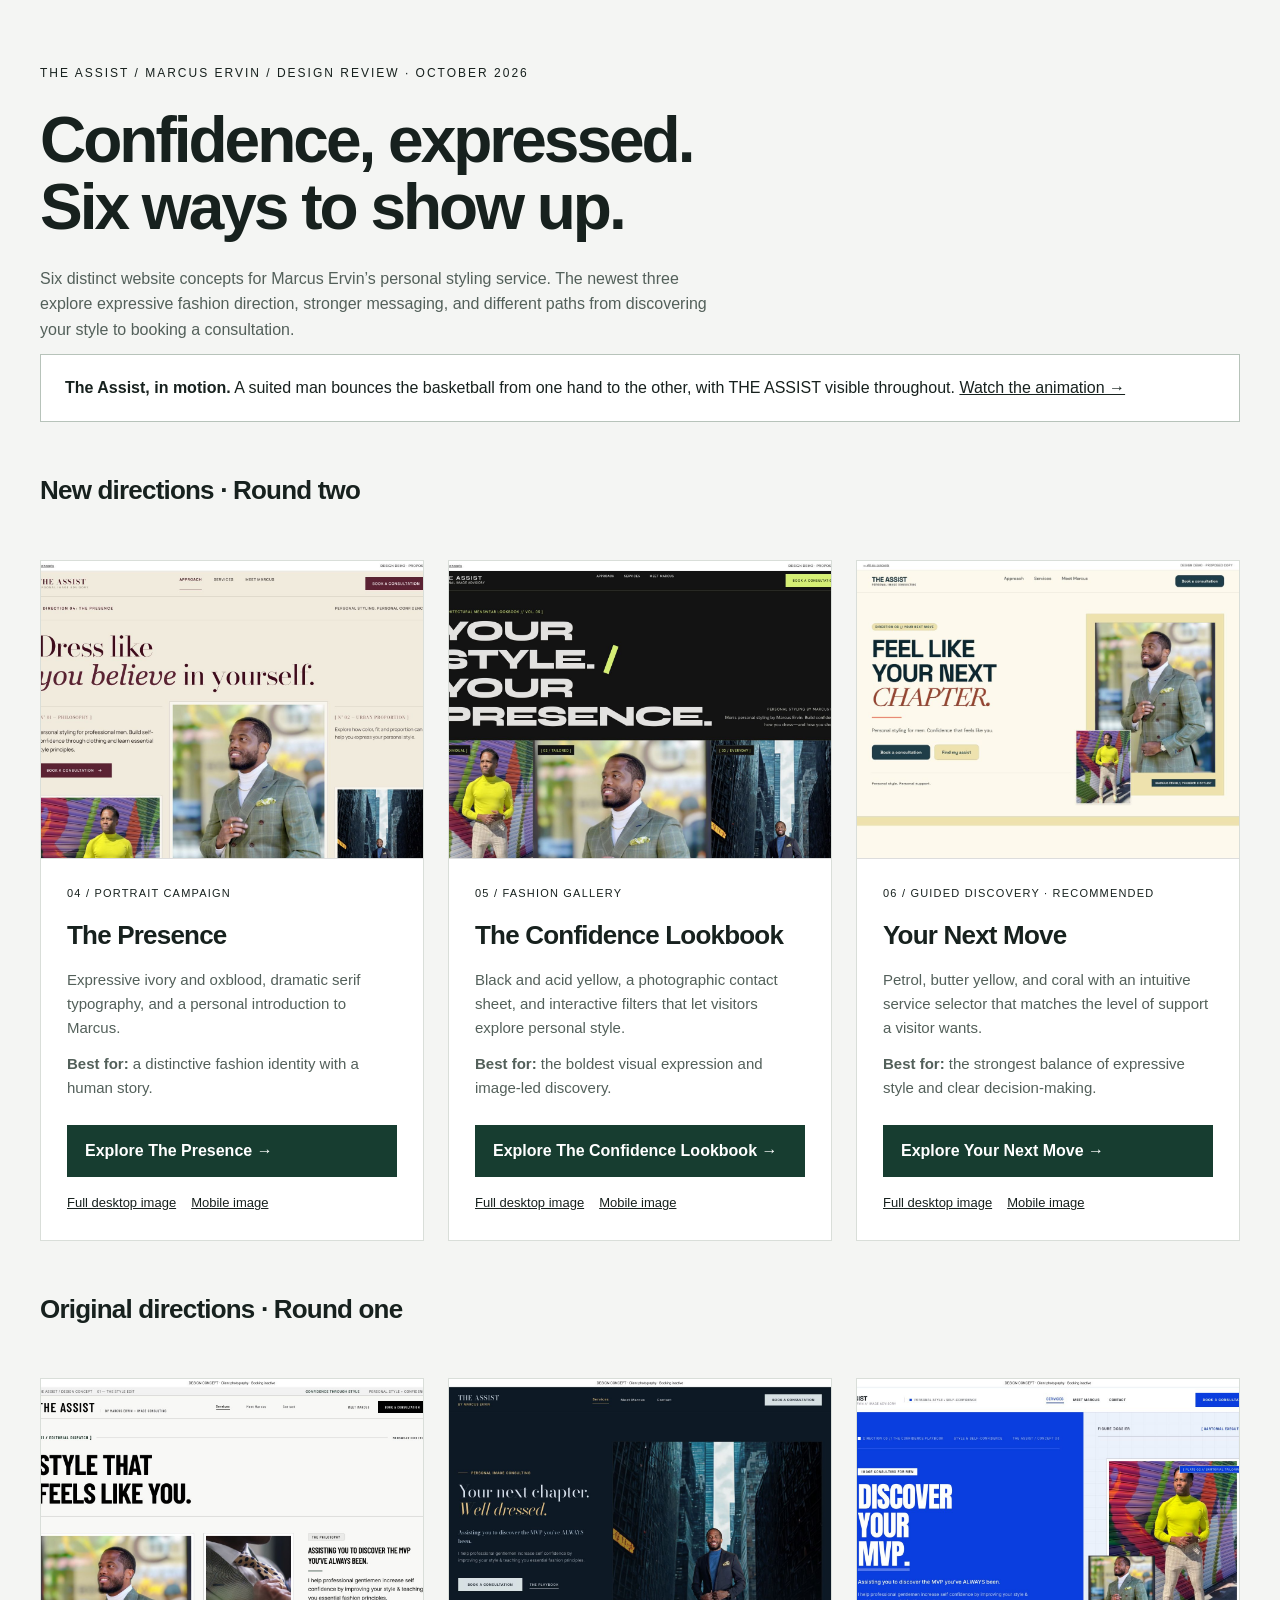
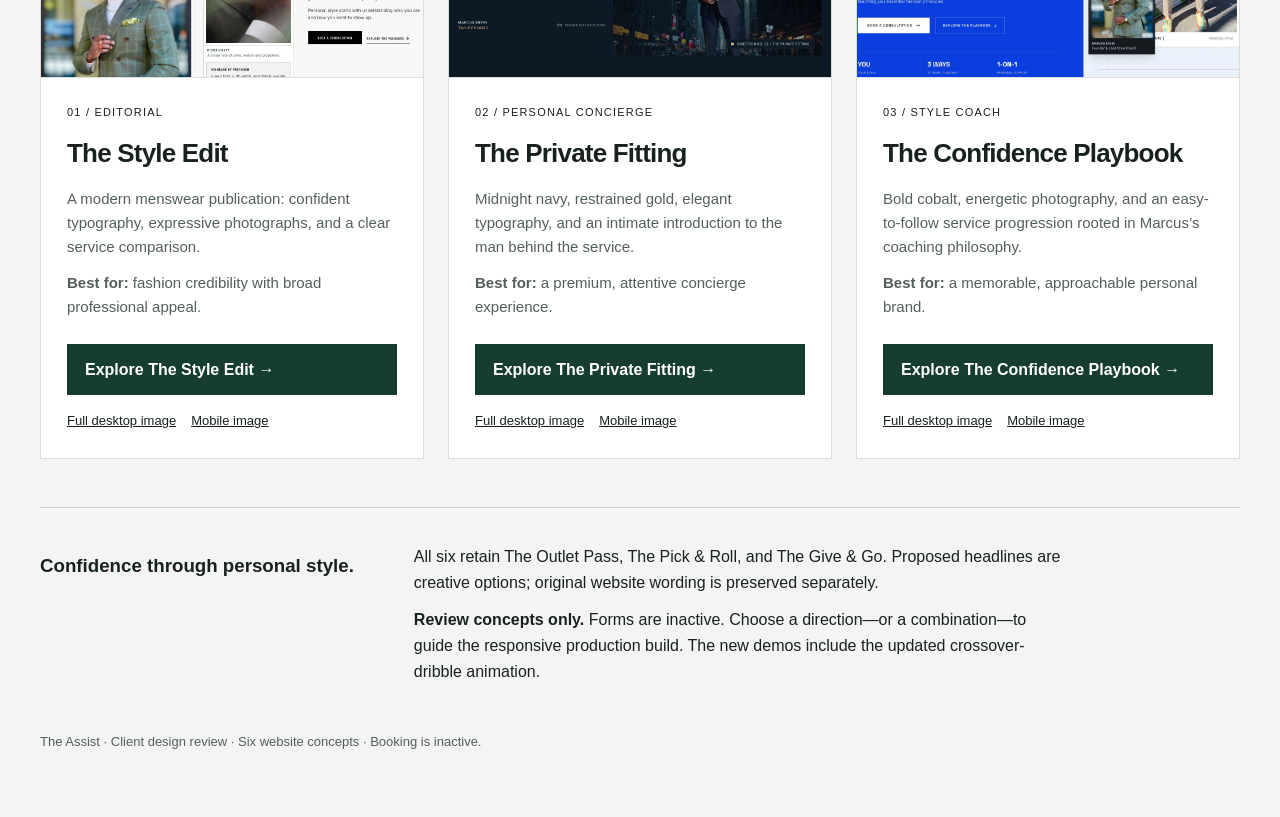
==== the-assist/index.html @ 5e0fedfe "feat: add The Assist six-demo client preview" ====
<!doctype html><html lang="en"><meta charset="utf-8"><meta name="viewport" content="width=device-width,initial-scale=1"><title>The Assist — Client design review</title><meta name="robots" content="noindex,nofollow"><style>*{box-sizing:border-box}body{margin:0;background:#f4f5f3;color:#17211e;font:16px/1.6 -apple-system,BlinkMacSystemFont,Arial,sans-serif}main{max-width:1440px;padding:64px 40px;margin:auto}.eyebrow{font-size:12px;letter-spacing:2px;text-transform:uppercase}h1{font-size:clamp(40px,5vw,70px);line-height:1.05;letter-spacing:-3px;margin:24px 0}header p{max-width:690px;color:#53605a}.grid{display:grid;grid-template-columns:repeat(3,minmax(0,1fr));gap:24px;margin:48px 0}article{background:#fff;border:1px solid #d9ded9}article img{width:100%;display:block;aspect-ratio:1.28;object-fit:cover;object-position:top;border-bottom:1px solid #ddd}.body{padding:26px}h2{font-size:26px;letter-spacing:-.8px;margin:12px 0}p{margin:12px 0}article p{font-size:15px;color:#53605a}a{color:inherit}.action{display:block;text-decoration:none;background:#173d30;color:white;padding:13px 18px;margin-top:25px;font-weight:600}.secondary{font-size:13px;margin-top:16px;display:flex;gap:15px}.tag{font-size:11px;letter-spacing:1.2px;text-transform:uppercase}.rule{border-top:1px solid #cbd2cc;padding-top:24px;display:flex;gap:60px}.rule p{max-width:650px}footer{margin-top:36px;font-size:13px;color:#53605a}a:focus-visible{outline:3px solid blue;outline-offset:4px}@media(max-width:850px){main{padding:32px 20px}.grid{grid-template-columns:1fr}.rule{display:block}h1{letter-spacing:-1px}article img{aspect-ratio:1.4}}</style><main><header><div class="eyebrow">The Assist / Marcus Ervin / Design review · October 2026</div><h1>Confidence, expressed.<br>Six ways to show up.</h1><p>Six distinct website concepts for Marcus Ervin’s personal styling service. The newest three explore expressive fashion direction, stronger messaging, and different paths from discovering your style to booking a consultation.</p></header><p style="padding:20px 24px;border:1px solid #b7c3ba;background:#fff"><b>The Assist, in motion.</b> A suited man bounces the basketball from one hand to the other, with THE ASSIST visible throughout. <a href="animation-preview.html">Watch the animation →</a></p><h2 style="margin:48px 0 0">New directions · Round two</h2><section class="grid"><article><a href="concepts/04-presence.html"><img src="concepts/04-presence-hero.jpg" alt="The Presence desktop design preview"></a><div class="body"><div class="tag">04 / Portrait campaign</div><h2>The Presence</h2><p>Expressive ivory and oxblood, dramatic serif typography, and a personal introduction to Marcus.</p><p><b>Best for:</b> a distinctive fashion identity with a human story.</p><a class="action" href="concepts/04-presence.html">Explore The Presence →</a><div class="secondary"><a href="concepts/04-presence-desktop.jpg">Full desktop image</a><a href="concepts/04-presence-mobile.jpg">Mobile image</a></div></div></article><article><a href="concepts/05-lookbook.html"><img src="concepts/05-lookbook-hero.jpg" alt="The Confidence Lookbook desktop design preview"></a><div class="body"><div class="tag">05 / Fashion gallery</div><h2>The Confidence Lookbook</h2><p>Black and acid yellow, a photographic contact sheet, and interactive filters that let visitors explore personal style.</p><p><b>Best for:</b> the boldest visual expression and image-led discovery.</p><a class="action" href="concepts/05-lookbook.html">Explore The Confidence Lookbook →</a><div class="secondary"><a href="concepts/05-lookbook-desktop.jpg">Full desktop image</a><a href="concepts/05-lookbook-mobile.jpg">Mobile image</a></div></div></article><article><a href="concepts/06-next-move.html"><img src="concepts/06-next-move-hero.jpg" alt="Your Next Move desktop design preview"></a><div class="body"><div class="tag">06 / Guided discovery · Recommended</div><h2>Your Next Move</h2><p>Petrol, butter yellow, and coral with an intuitive service selector that matches the level of support a visitor wants.</p><p><b>Best for:</b> the strongest balance of expressive style and clear decision-making.</p><a class="action" href="concepts/06-next-move.html">Explore Your Next Move →</a><div class="secondary"><a href="concepts/06-next-move-desktop.jpg">Full desktop image</a><a href="concepts/06-next-move-mobile.jpg">Mobile image</a></div></div></article></section><h2>Original directions · Round one</h2><section class="grid"><article><a href="concepts/01-editorial.html"><img src="concepts/01-editorial-hero.jpg" alt="The Style Edit: large black typography on white, Marcus in a sage suit"></a><div class="body"><div class="tag">01 / Editorial</div><h2>The Style Edit</h2><p>A modern menswear publication: confident typography, expressive photographs, and a clear service comparison.</p><p><b>Best for:</b> fashion credibility with broad professional appeal.</p><a class="action" href="concepts/01-editorial.html">Explore The Style Edit →</a><div class="secondary"><a href="concepts/01-editorial-desktop.jpg">Full desktop image</a><a href="concepts/01-editorial-mobile.jpg">Mobile image</a></div></div></article><article><a href="concepts/02-concierge.html"><img src="concepts/02-concierge-hero.jpg" alt="The Private Fitting: midnight navy, elegant typography, Marcus's city portrait"></a><div class="body"><div class="tag">02 / Personal concierge</div><h2>The Private Fitting</h2><p>Midnight navy, restrained gold, elegant typography, and an intimate introduction to the man behind the service.</p><p><b>Best for:</b> a premium, attentive concierge experience.</p><a class="action" href="concepts/02-concierge.html">Explore The Private Fitting →</a><div class="secondary"><a href="concepts/02-concierge-desktop.jpg">Full desktop image</a><a href="concepts/02-concierge-mobile.jpg">Mobile image</a></div></div></article><article><a href="concepts/03-coach.html"><img src="concepts/03-coach-hero.jpg" alt="The Confidence Playbook: cobalt blue, bold headline, and colorful original portraits"></a><div class="body"><div class="tag">03 / Style coach</div><h2>The Confidence Playbook</h2><p>Bold cobalt, energetic photography, and an easy-to-follow service progression rooted in Marcus’s coaching philosophy.</p><p><b>Best for:</b> a memorable, approachable personal brand.</p><a class="action" href="concepts/03-coach.html">Explore The Confidence Playbook →</a><div class="secondary"><a href="concepts/03-coach-desktop.jpg">Full desktop image</a><a href="concepts/03-coach-mobile.jpg">Mobile image</a></div></div></article></section><section class="rule"><h3>Confidence through personal style.</h3><div><p>All six retain The Outlet Pass, The Pick &amp; Roll, and The Give &amp; Go. Proposed headlines are creative options; original website wording is preserved separately.</p><p><b>Review concepts only.</b> Forms are inactive. Choose a direction—or a combination—to guide the responsive production build. The new demos include the updated crossover-dribble animation.</p></div></section><footer>The Assist · Client design review · Six website concepts · Booking is inactive.</footer></main></html>
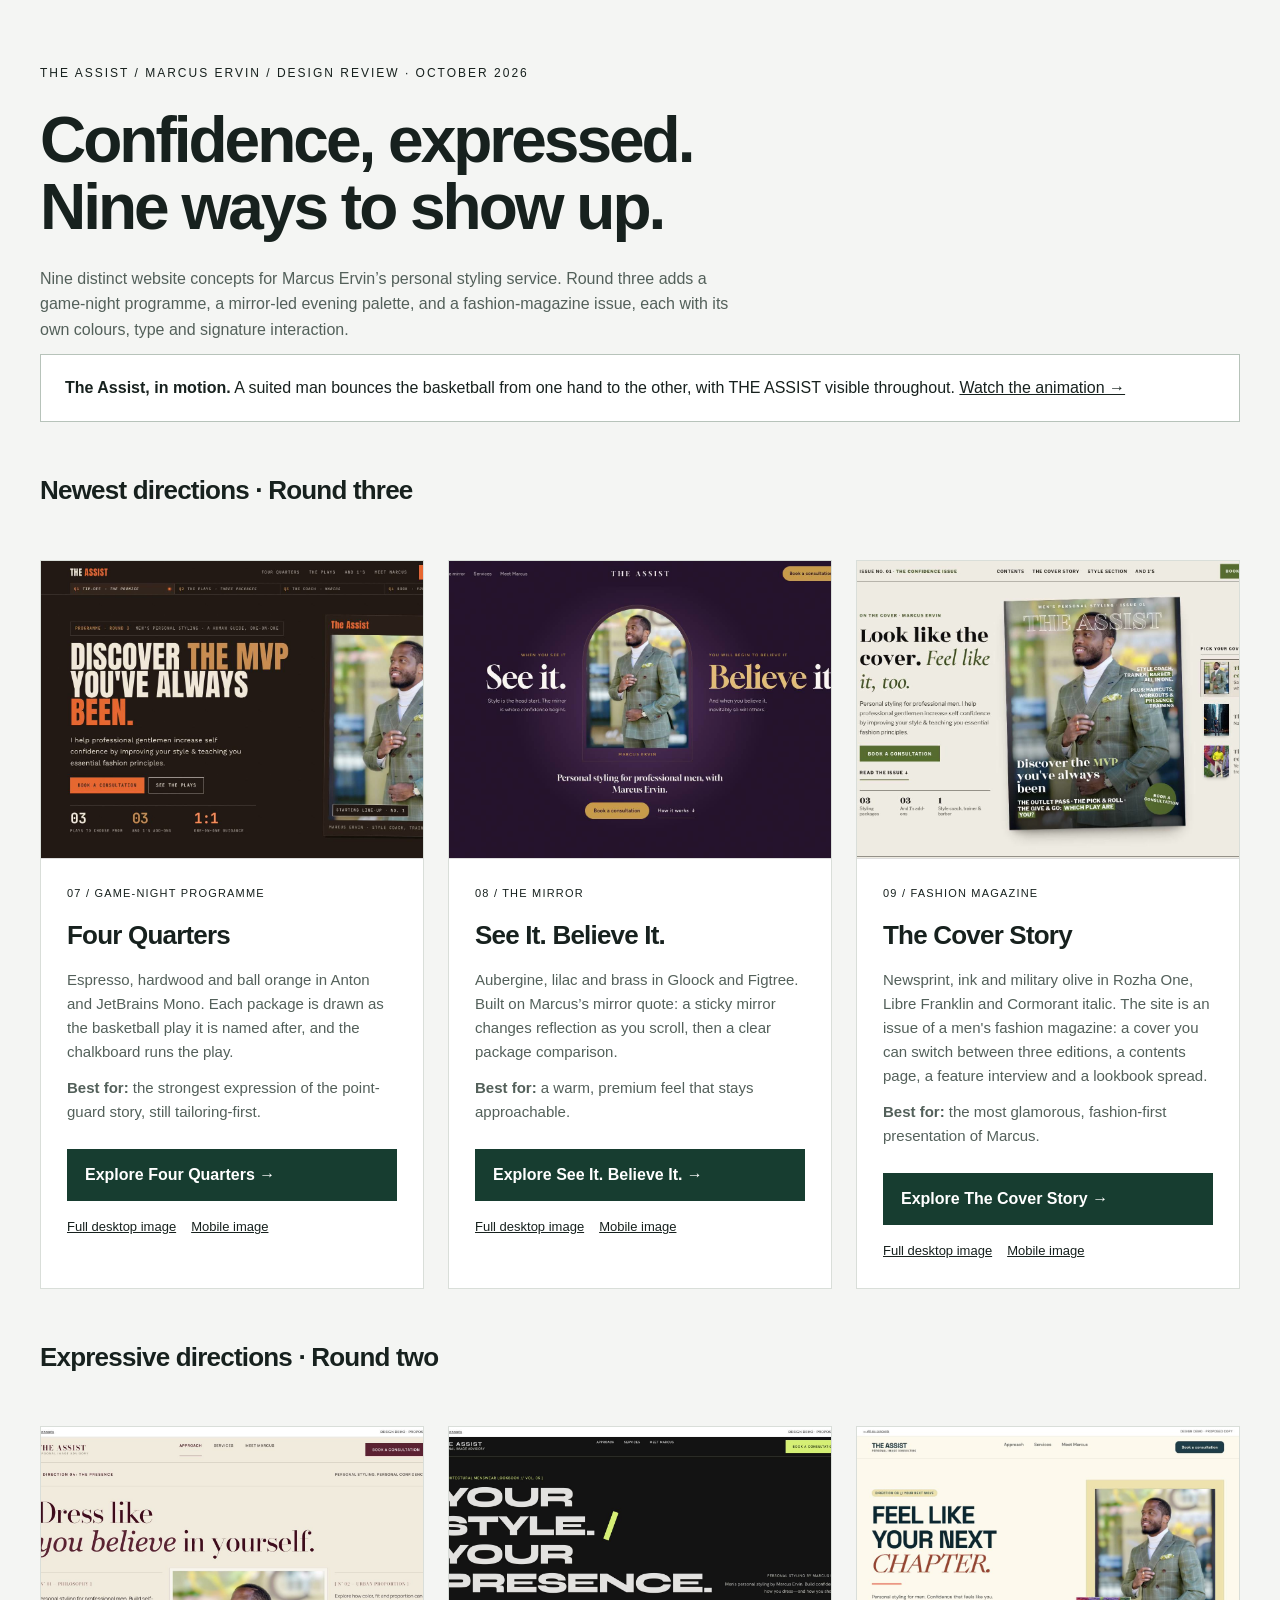
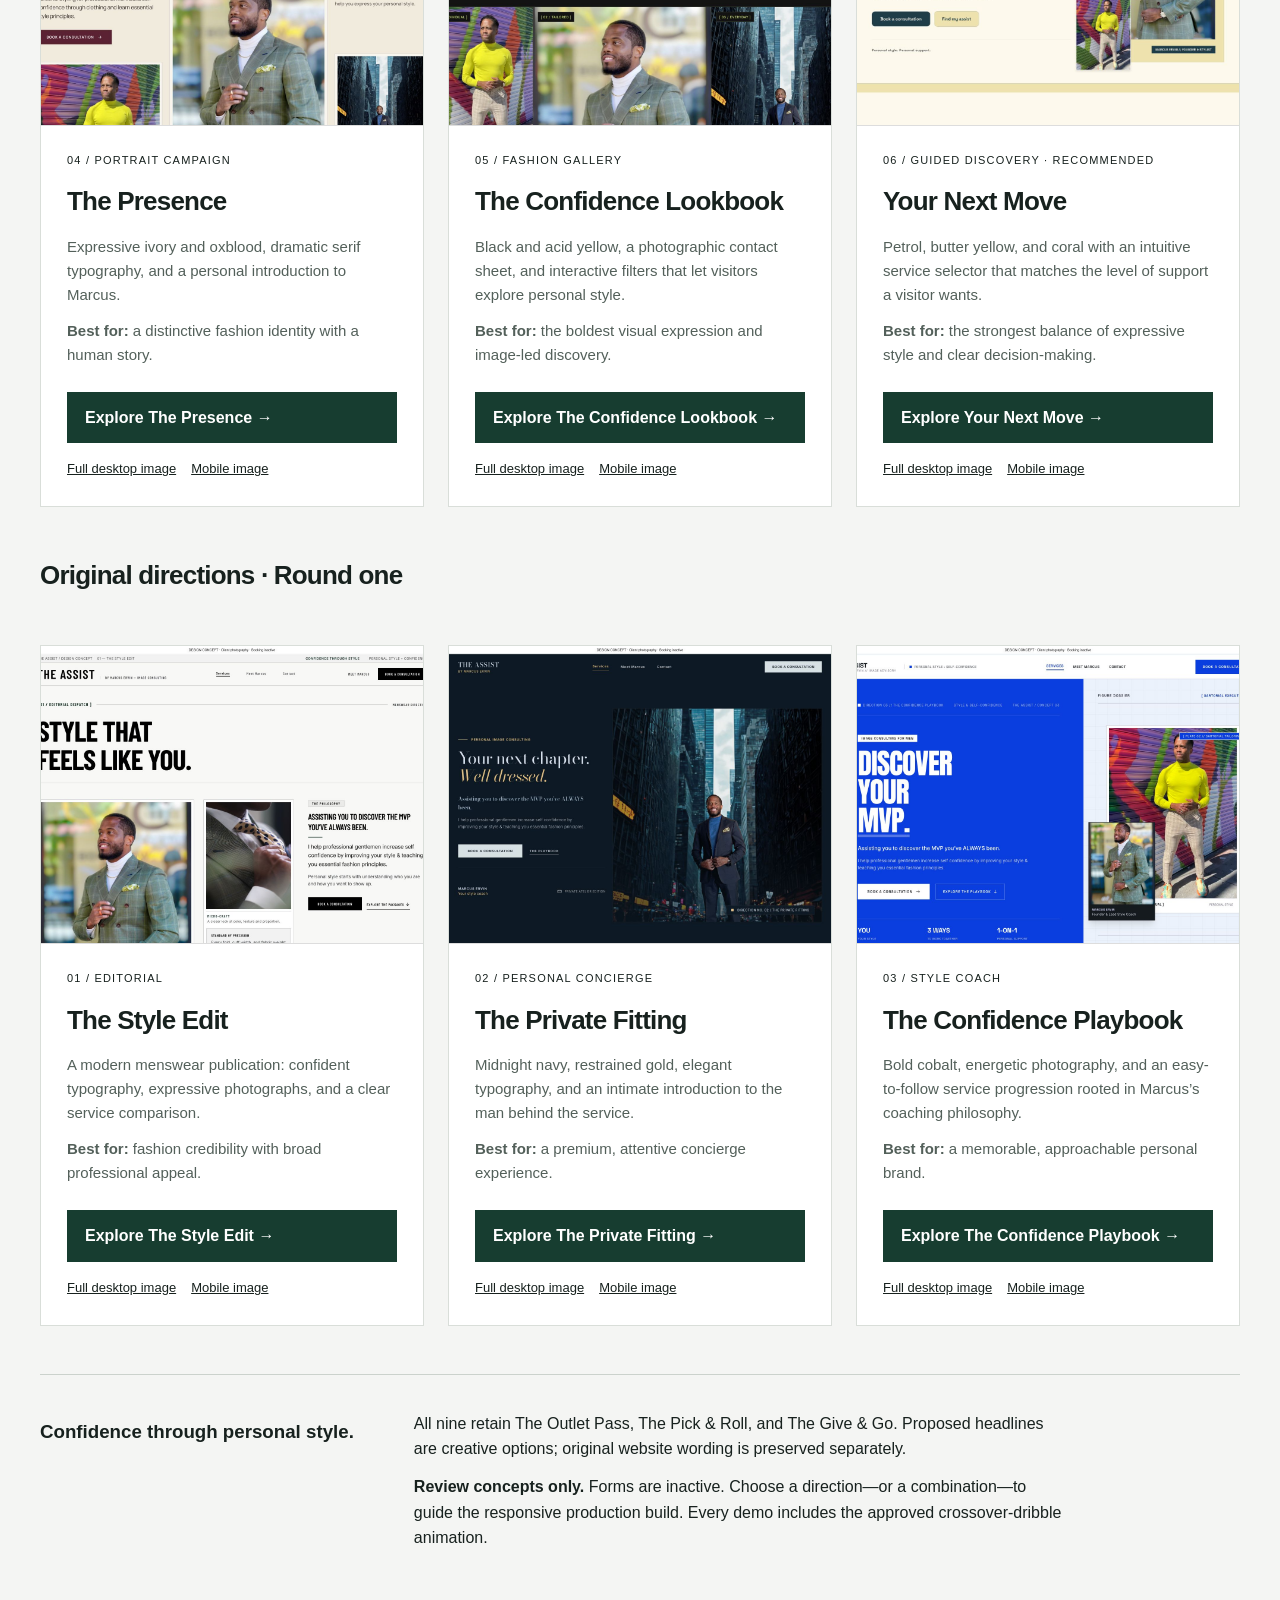
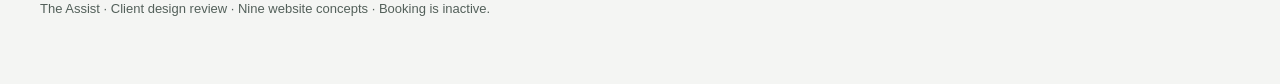
==== commit 9839d18e: "The Assist: add round-three demos 07–09 Four Quarters, See It. Believe It. and The Cover Story join " ====
--- a/the-assist/index.html
+++ b/the-assist/index.html
@@ -1 +1 @@
-<!doctype html><html lang="en"><meta charset="utf-8"><meta name="viewport" content="width=device-width,initial-scale=1"><title>The Assist — Client design review</title><meta name="robots" content="noindex,nofollow"><style>*{box-sizing:border-box}body{margin:0;background:#f4f5f3;color:#17211e;font:16px/1.6 -apple-system,BlinkMacSystemFont,Arial,sans-serif}main{max-width:1440px;padding:64px 40px;margin:auto}.eyebrow{font-size:12px;letter-spacing:2px;text-transform:uppercase}h1{font-size:clamp(40px,5vw,70px);line-height:1.05;letter-spacing:-3px;margin:24px 0}header p{max-width:690px;color:#53605a}.grid{display:grid;grid-template-columns:repeat(3,minmax(0,1fr));gap:24px;margin:48px 0}article{background:#fff;border:1px solid #d9ded9}article img{width:100%;display:block;aspect-ratio:1.28;object-fit:cover;object-position:top;border-bottom:1px solid #ddd}.body{padding:26px}h2{font-size:26px;letter-spacing:-.8px;margin:12px 0}p{margin:12px 0}article p{font-size:15px;color:#53605a}a{color:inherit}.action{display:block;text-decoration:none;background:#173d30;color:white;padding:13px 18px;margin-top:25px;font-weight:600}.secondary{font-size:13px;margin-top:16px;display:flex;gap:15px}.tag{font-size:11px;letter-spacing:1.2px;text-transform:uppercase}.rule{border-top:1px solid #cbd2cc;padding-top:24px;display:flex;gap:60px}.rule p{max-width:650px}footer{margin-top:36px;font-size:13px;color:#53605a}a:focus-visible{outline:3px solid blue;outline-offset:4px}@media(max-width:850px){main{padding:32px 20px}.grid{grid-template-columns:1fr}.rule{display:block}h1{letter-spacing:-1px}article img{aspect-ratio:1.4}}</style><main><header><div class="eyebrow">The Assist / Marcus Ervin / Design review · October 2026</div><h1>Confidence, expressed.<br>Six ways to show up.</h1><p>Six distinct website concepts for Marcus Ervin’s personal styling service. The newest three explore expressive fashion direction, stronger messaging, and different paths from discovering your style to booking a consultation.</p></header><p style="padding:20px 24px;border:1px solid #b7c3ba;background:#fff"><b>The Assist, in motion.</b> A suited man bounces the basketball from one hand to the other, with THE ASSIST visible throughout. <a href="animation-preview.html">Watch the animation →</a></p><h2 style="margin:48px 0 0">New directions · Round two</h2><section class="grid"><article><a href="concepts/04-presence.html"><img src="concepts/04-presence-hero.jpg" alt="The Presence desktop design preview"></a><div class="body"><div class="tag">04 / Portrait campaign</div><h2>The Presence</h2><p>Expressive ivory and oxblood, dramatic serif typography, and a personal introduction to Marcus.</p><p><b>Best for:</b> a distinctive fashion identity with a human story.</p><a class="action" href="concepts/04-presence.html">Explore The Presence →</a><div class="secondary"><a href="concepts/04-presence-desktop.jpg">Full desktop image</a><a href="concepts/04-presence-mobile.jpg">Mobile image</a></div></div></article><article><a href="concepts/05-lookbook.html"><img src="concepts/05-lookbook-hero.jpg" alt="The Confidence Lookbook desktop design preview"></a><div class="body"><div class="tag">05 / Fashion gallery</div><h2>The Confidence Lookbook</h2><p>Black and acid yellow, a photographic contact sheet, and interactive filters that let visitors explore personal style.</p><p><b>Best for:</b> the boldest visual expression and image-led discovery.</p><a class="action" href="concepts/05-lookbook.html">Explore The Confidence Lookbook →</a><div class="secondary"><a href="concepts/05-lookbook-desktop.jpg">Full desktop image</a><a href="concepts/05-lookbook-mobile.jpg">Mobile image</a></div></div></article><article><a href="concepts/06-next-move.html"><img src="concepts/06-next-move-hero.jpg" alt="Your Next Move desktop design preview"></a><div class="body"><div class="tag">06 / Guided discovery · Recommended</div><h2>Your Next Move</h2><p>Petrol, butter yellow, and coral with an intuitive service selector that matches the level of support a visitor wants.</p><p><b>Best for:</b> the strongest balance of expressive style and clear decision-making.</p><a class="action" href="concepts/06-next-move.html">Explore Your Next Move →</a><div class="secondary"><a href="concepts/06-next-move-desktop.jpg">Full desktop image</a><a href="concepts/06-next-move-mobile.jpg">Mobile image</a></div></div></article></section><h2>Original directions · Round one</h2><section class="grid"><article><a href="concepts/01-editorial.html"><img src="concepts/01-editorial-hero.jpg" alt="The Style Edit: large black typography on white, Marcus in a sage suit"></a><div class="body"><div class="tag">01 / Editorial</div><h2>The Style Edit</h2><p>A modern menswear publication: confident typography, expressive photographs, and a clear service comparison.</p><p><b>Best for:</b> fashion credibility with broad professional appeal.</p><a class="action" href="concepts/01-editorial.html">Explore The Style Edit →</a><div class="secondary"><a href="concepts/01-editorial-desktop.jpg">Full desktop image</a><a href="concepts/01-editorial-mobile.jpg">Mobile image</a></div></div></article><article><a href="concepts/02-concierge.html"><img src="concepts/02-concierge-hero.jpg" alt="The Private Fitting: midnight navy, elegant typography, Marcus's city portrait"></a><div class="body"><div class="tag">02 / Personal concierge</div><h2>The Private Fitting</h2><p>Midnight navy, restrained gold, elegant typography, and an intimate introduction to the man behind the service.</p><p><b>Best for:</b> a premium, attentive concierge experience.</p><a class="action" href="concepts/02-concierge.html">Explore The Private Fitting →</a><div class="secondary"><a href="concepts/02-concierge-desktop.jpg">Full desktop image</a><a href="concepts/02-concierge-mobile.jpg">Mobile image</a></div></div></article><article><a href="concepts/03-coach.html"><img src="concepts/03-coach-hero.jpg" alt="The Confidence Playbook: cobalt blue, bold headline, and colorful original portraits"></a><div class="body"><div class="tag">03 / Style coach</div><h2>The Confidence Playbook</h2><p>Bold cobalt, energetic photography, and an easy-to-follow service progression rooted in Marcus’s coaching philosophy.</p><p><b>Best for:</b> a memorable, approachable personal brand.</p><a class="action" href="concepts/03-coach.html">Explore The Confidence Playbook →</a><div class="secondary"><a href="concepts/03-coach-desktop.jpg">Full desktop image</a><a href="concepts/03-coach-mobile.jpg">Mobile image</a></div></div></article></section><section class="rule"><h3>Confidence through personal style.</h3><div><p>All six retain The Outlet Pass, The Pick &amp; Roll, and The Give &amp; Go. Proposed headlines are creative options; original website wording is preserved separately.</p><p><b>Review concepts only.</b> Forms are inactive. Choose a direction—or a combination—to guide the responsive production build. The new demos include the updated crossover-dribble animation.</p></div></section><footer>The Assist · Client design review · Six website concepts · Booking is inactive.</footer></main></html>
+<!doctype html><html lang="en"><meta charset="utf-8"><meta name="viewport" content="width=device-width,initial-scale=1"><title>The Assist — Client design review</title><meta name="robots" content="noindex,nofollow"><style>*{box-sizing:border-box}body{margin:0;background:#f4f5f3;color:#17211e;font:16px/1.6 -apple-system,BlinkMacSystemFont,Arial,sans-serif}main{max-width:1440px;padding:64px 40px;margin:auto}.eyebrow{font-size:12px;letter-spacing:2px;text-transform:uppercase}h1{font-size:clamp(40px,5vw,70px);line-height:1.05;letter-spacing:-3px;margin:24px 0}header p{max-width:690px;color:#53605a}.grid{display:grid;grid-template-columns:repeat(3,minmax(0,1fr));gap:24px;margin:48px 0}article{background:#fff;border:1px solid #d9ded9}article img{width:100%;display:block;aspect-ratio:1.28;object-fit:cover;object-position:top;border-bottom:1px solid #ddd}.body{padding:26px}h2{font-size:26px;letter-spacing:-.8px;margin:12px 0}p{margin:12px 0}article p{font-size:15px;color:#53605a}a{color:inherit}.action{display:block;text-decoration:none;background:#173d30;color:white;padding:13px 18px;margin-top:25px;font-weight:600}.secondary{font-size:13px;margin-top:16px;display:flex;gap:15px}.tag{font-size:11px;letter-spacing:1.2px;text-transform:uppercase}.rule{border-top:1px solid #cbd2cc;padding-top:24px;display:flex;gap:60px}.rule p{max-width:650px}footer{margin-top:36px;font-size:13px;color:#53605a}a:focus-visible{outline:3px solid blue;outline-offset:4px}@media(max-width:850px){main{padding:32px 20px}.grid{grid-template-columns:1fr}.rule{display:block}h1{letter-spacing:-1px}article img{aspect-ratio:1.4}}</style><main><header><div class="eyebrow">The Assist / Marcus Ervin / Design review · October 2026</div><h1>Confidence, expressed.<br>Nine ways to show up.</h1><p>Nine distinct website concepts for Marcus Ervin’s personal styling service. Round three adds a game-night programme, a mirror-led evening palette, and a fashion-magazine issue, each with its own colours, type and signature interaction.</p></header><p style="padding:20px 24px;border:1px solid #b7c3ba;background:#fff"><b>The Assist, in motion.</b> A suited man bounces the basketball from one hand to the other, with THE ASSIST visible throughout. <a href="animation-preview.html">Watch the animation →</a></p><h2 style="margin:48px 0 0">Newest directions · Round three</h2><section class="grid"><article><a href="concepts/07-four-quarters.html"><img src="concepts/07-four-quarters-hero.jpg" alt="Four Quarters: espresso and basketball-orange game-night programme with Marcus in a sage suit"></a><div class="body"><div class="tag">07 / Game-night programme</div><h2>Four Quarters</h2><p>Espresso, hardwood and ball orange in Anton and JetBrains Mono. Each package is drawn as the basketball play it is named after, and the chalkboard runs the play.</p><p><b>Best for:</b> the strongest expression of the point-guard story, still tailoring-first.</p><a class="action" href="concepts/07-four-quarters.html">Explore Four Quarters →</a><div class="secondary"><a href="concepts/07-four-quarters-desktop.jpg">Full desktop image</a><a href="concepts/07-four-quarters-mobile.jpg">Mobile image</a></div></div></article><article><a href="concepts/08-see-it.html"><img src="concepts/08-see-it-hero.jpg" alt="See It. Believe It.: aubergine and brass with Marcus framed in an arched mirror"></a><div class="body"><div class="tag">08 / The mirror</div><h2>See It. Believe It.</h2><p>Aubergine, lilac and brass in Gloock and Figtree. Built on Marcus’s mirror quote: a sticky mirror changes reflection as you scroll, then a clear package comparison.</p><p><b>Best for:</b> a warm, premium feel that stays approachable.</p><a class="action" href="concepts/08-see-it.html">Explore See It. Believe It. →</a><div class="secondary"><a href="concepts/08-see-it-desktop.jpg">Full desktop image</a><a href="concepts/08-see-it-mobile.jpg">Mobile image</a></div></div></article><article><a href="concepts/09-cover-story.html"><img src="concepts/09-cover-story-hero.jpg" alt="The Cover Story: a fashion-magazine cover of Marcus in a sage suit under an outlined THE ASSIST masthead on newsprint"></a><div class="body"><div class="tag">09 / Fashion magazine</div><h2>The Cover Story</h2><p>Newsprint, ink and military olive in Rozha One, Libre Franklin and Cormorant italic. The site is an issue of a men's fashion magazine: a cover you can switch between three editions, a contents page, a feature interview and a lookbook spread.</p><p><b>Best for:</b> the most glamorous, fashion-first presentation of Marcus.</p><a class="action" href="concepts/09-cover-story.html">Explore The Cover Story →</a><div class="secondary"><a href="concepts/09-cover-story-desktop.jpg">Full desktop image</a><a href="concepts/09-cover-story-mobile.jpg">Mobile image</a></div></div></article></section><h2 style="margin:48px 0 0">Expressive directions · Round two</h2><section class="grid"><article><a href="concepts/04-presence.html"><img src="concepts/04-presence-hero.jpg" alt="The Presence desktop design preview"></a><div class="body"><div class="tag">04 / Portrait campaign</div><h2>The Presence</h2><p>Expressive ivory and oxblood, dramatic serif typography, and a personal introduction to Marcus.</p><p><b>Best for:</b> a distinctive fashion identity with a human story.</p><a class="action" href="concepts/04-presence.html">Explore The Presence →</a><div class="secondary"><a href="concepts/04-presence-desktop.jpg">Full desktop image</a><a href="concepts/04-presence-mobile.jpg">Mobile image</a></div></div></article><article><a href="concepts/05-lookbook.html"><img src="concepts/05-lookbook-hero.jpg" alt="The Confidence Lookbook desktop design preview"></a><div class="body"><div class="tag">05 / Fashion gallery</div><h2>The Confidence Lookbook</h2><p>Black and acid yellow, a photographic contact sheet, and interactive filters that let visitors explore personal style.</p><p><b>Best for:</b> the boldest visual expression and image-led discovery.</p><a class="action" href="concepts/05-lookbook.html">Explore The Confidence Lookbook →</a><div class="secondary"><a href="concepts/05-lookbook-desktop.jpg">Full desktop image</a><a href="concepts/05-lookbook-mobile.jpg">Mobile image</a></div></div></article><article><a href="concepts/06-next-move.html"><img src="concepts/06-next-move-hero.jpg" alt="Your Next Move desktop design preview"></a><div class="body"><div class="tag">06 / Guided discovery · Recommended</div><h2>Your Next Move</h2><p>Petrol, butter yellow, and coral with an intuitive service selector that matches the level of support a visitor wants.</p><p><b>Best for:</b> the strongest balance of expressive style and clear decision-making.</p><a class="action" href="concepts/06-next-move.html">Explore Your Next Move →</a><div class="secondary"><a href="concepts/06-next-move-desktop.jpg">Full desktop image</a><a href="concepts/06-next-move-mobile.jpg">Mobile image</a></div></div></article></section><h2>Original directions · Round one</h2><section class="grid"><article><a href="concepts/01-editorial.html"><img src="concepts/01-editorial-hero.jpg" alt="The Style Edit: large black typography on white, Marcus in a sage suit"></a><div class="body"><div class="tag">01 / Editorial</div><h2>The Style Edit</h2><p>A modern menswear publication: confident typography, expressive photographs, and a clear service comparison.</p><p><b>Best for:</b> fashion credibility with broad professional appeal.</p><a class="action" href="concepts/01-editorial.html">Explore The Style Edit →</a><div class="secondary"><a href="concepts/01-editorial-desktop.jpg">Full desktop image</a><a href="concepts/01-editorial-mobile.jpg">Mobile image</a></div></div></article><article><a href="concepts/02-concierge.html"><img src="concepts/02-concierge-hero.jpg" alt="The Private Fitting: midnight navy, elegant typography, Marcus's city portrait"></a><div class="body"><div class="tag">02 / Personal concierge</div><h2>The Private Fitting</h2><p>Midnight navy, restrained gold, elegant typography, and an intimate introduction to the man behind the service.</p><p><b>Best for:</b> a premium, attentive concierge experience.</p><a class="action" href="concepts/02-concierge.html">Explore The Private Fitting →</a><div class="secondary"><a href="concepts/02-concierge-desktop.jpg">Full desktop image</a><a href="concepts/02-concierge-mobile.jpg">Mobile image</a></div></div></article><article><a href="concepts/03-coach.html"><img src="concepts/03-coach-hero.jpg" alt="The Confidence Playbook: cobalt blue, bold headline, and colorful original portraits"></a><div class="body"><div class="tag">03 / Style coach</div><h2>The Confidence Playbook</h2><p>Bold cobalt, energetic photography, and an easy-to-follow service progression rooted in Marcus’s coaching philosophy.</p><p><b>Best for:</b> a memorable, approachable personal brand.</p><a class="action" href="concepts/03-coach.html">Explore The Confidence Playbook →</a><div class="secondary"><a href="concepts/03-coach-desktop.jpg">Full desktop image</a><a href="concepts/03-coach-mobile.jpg">Mobile image</a></div></div></article></section><section class="rule"><h3>Confidence through personal style.</h3><div><p>All nine retain The Outlet Pass, The Pick &amp; Roll, and The Give &amp; Go. Proposed headlines are creative options; original website wording is preserved separately.</p><p><b>Review concepts only.</b> Forms are inactive. Choose a direction—or a combination—to guide the responsive production build. Every demo includes the approved crossover-dribble animation.</p></div></section><footer>The Assist · Client design review · Nine website concepts · Booking is inactive.</footer></main></html>
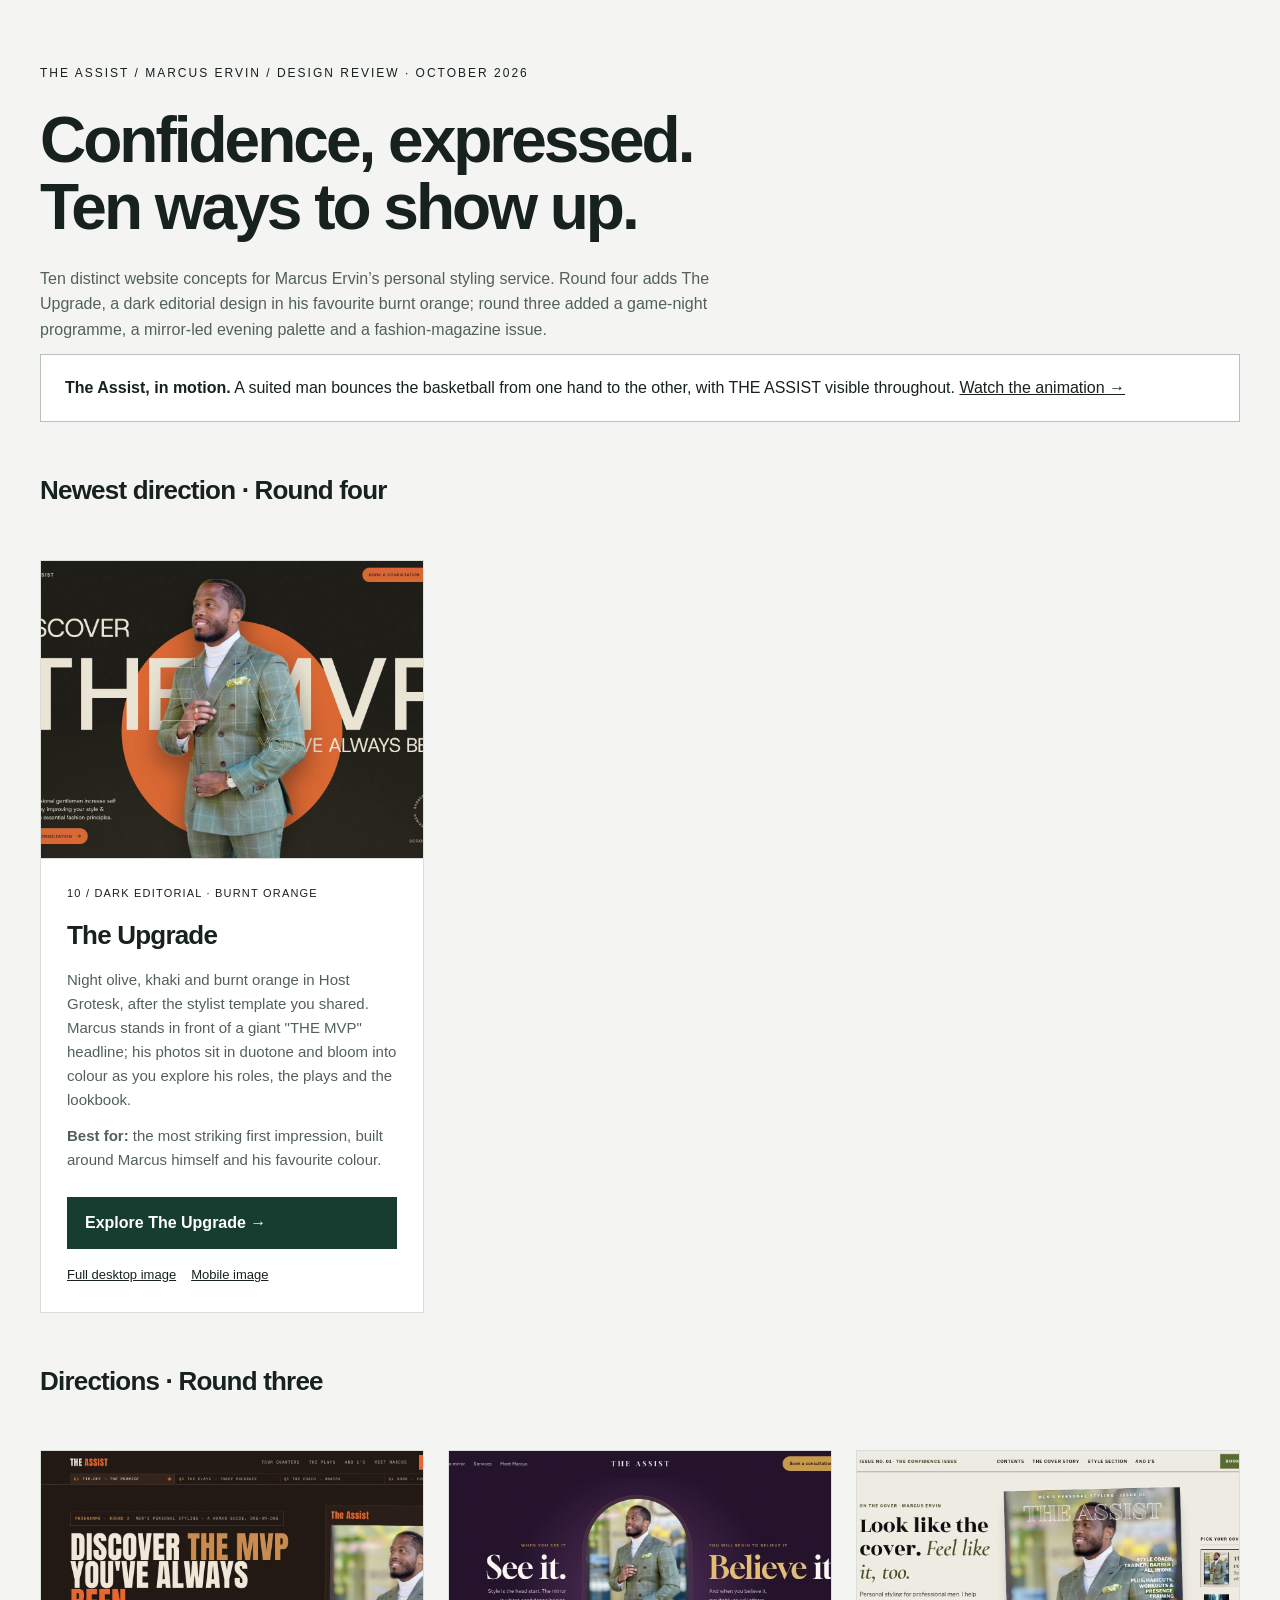
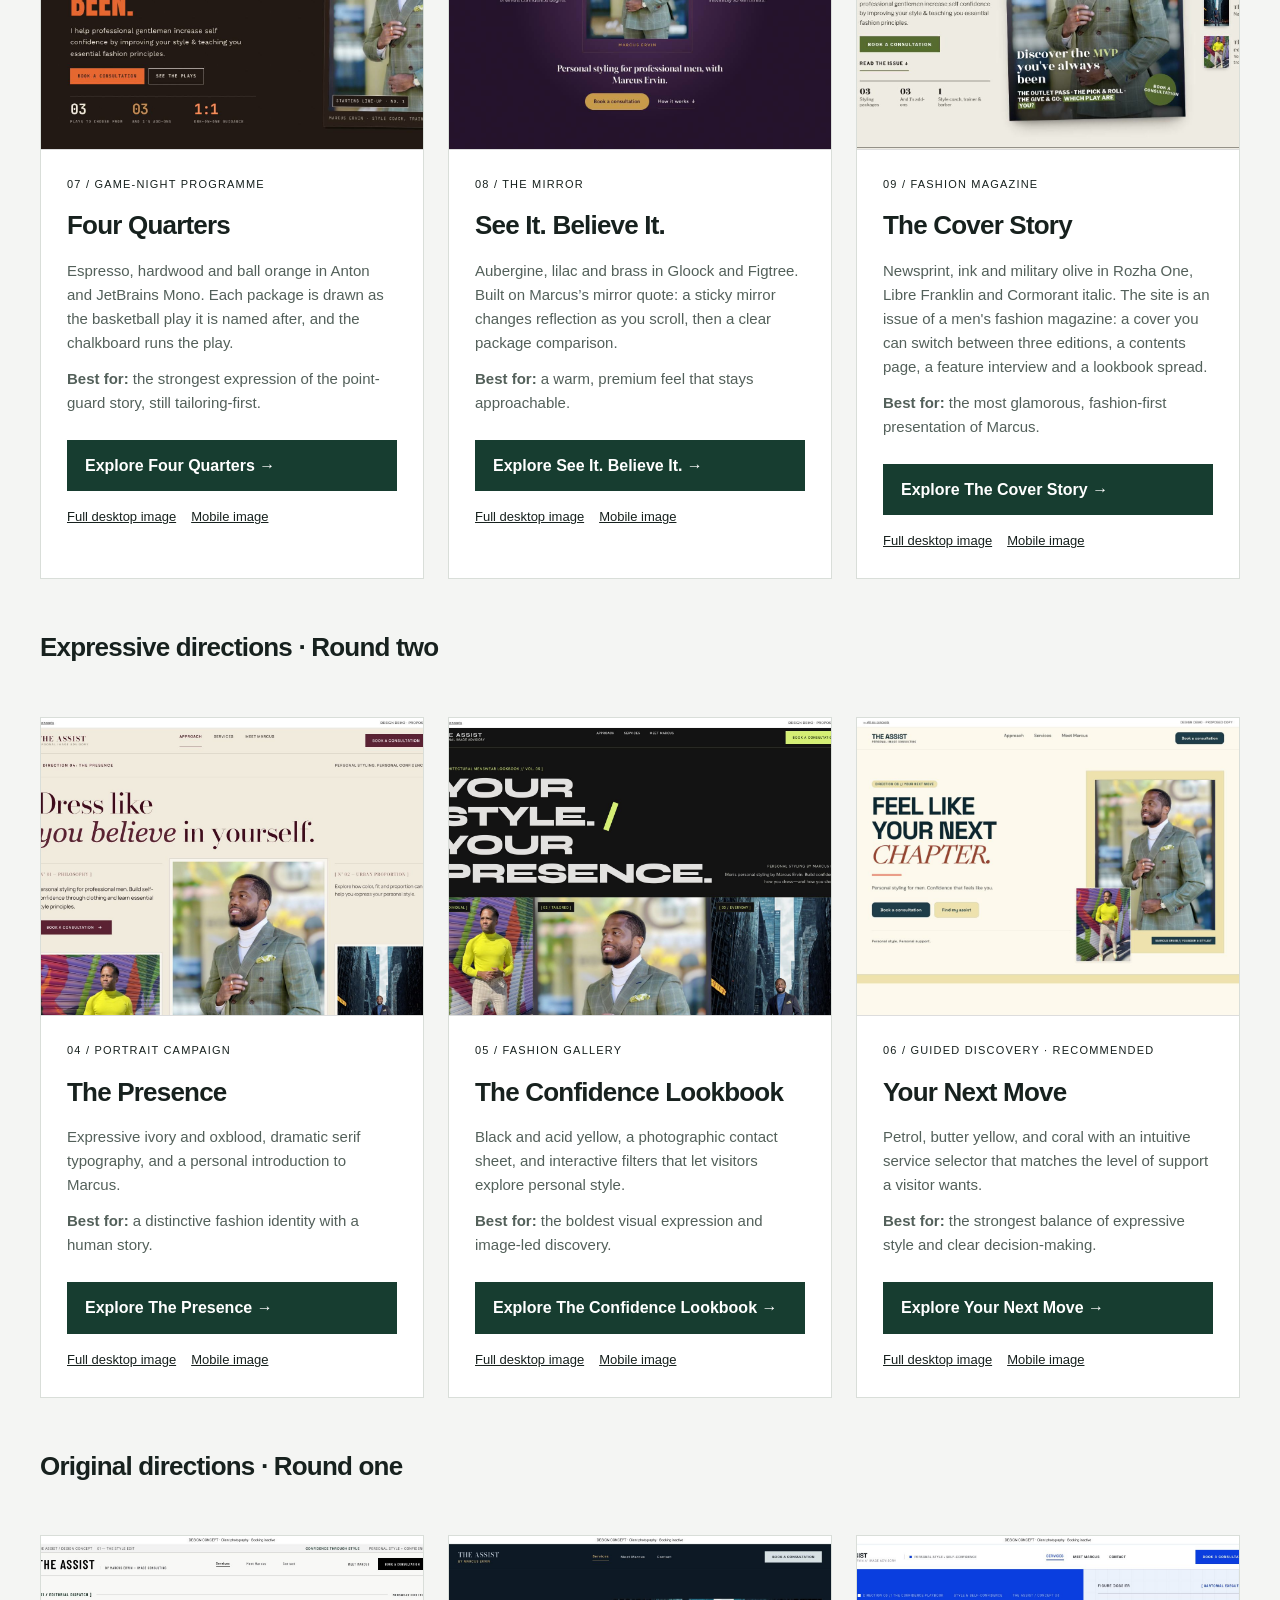
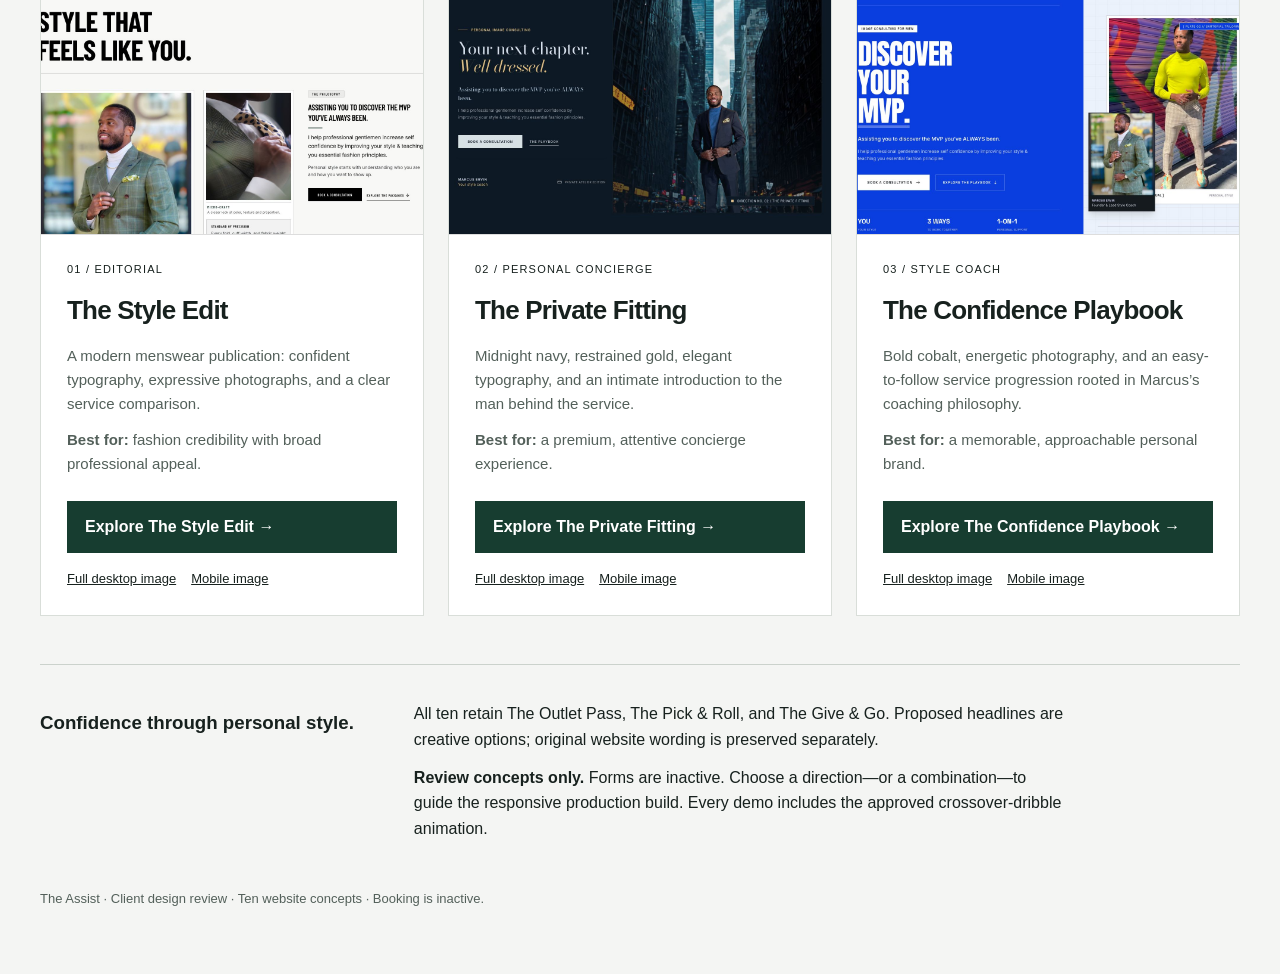
==== commit 947f25b4: "The Assist: add demo 10, The Upgrade A dark editorial design in burnt orange, with Marcus cut out fr" ====
--- a/the-assist/index.html
+++ b/the-assist/index.html
@@ -1 +1 @@
-<!doctype html><html lang="en"><meta charset="utf-8"><meta name="viewport" content="width=device-width,initial-scale=1"><title>The Assist — Client design review</title><meta name="robots" content="noindex,nofollow"><style>*{box-sizing:border-box}body{margin:0;background:#f4f5f3;color:#17211e;font:16px/1.6 -apple-system,BlinkMacSystemFont,Arial,sans-serif}main{max-width:1440px;padding:64px 40px;margin:auto}.eyebrow{font-size:12px;letter-spacing:2px;text-transform:uppercase}h1{font-size:clamp(40px,5vw,70px);line-height:1.05;letter-spacing:-3px;margin:24px 0}header p{max-width:690px;color:#53605a}.grid{display:grid;grid-template-columns:repeat(3,minmax(0,1fr));gap:24px;margin:48px 0}article{background:#fff;border:1px solid #d9ded9}article img{width:100%;display:block;aspect-ratio:1.28;object-fit:cover;object-position:top;border-bottom:1px solid #ddd}.body{padding:26px}h2{font-size:26px;letter-spacing:-.8px;margin:12px 0}p{margin:12px 0}article p{font-size:15px;color:#53605a}a{color:inherit}.action{display:block;text-decoration:none;background:#173d30;color:white;padding:13px 18px;margin-top:25px;font-weight:600}.secondary{font-size:13px;margin-top:16px;display:flex;gap:15px}.tag{font-size:11px;letter-spacing:1.2px;text-transform:uppercase}.rule{border-top:1px solid #cbd2cc;padding-top:24px;display:flex;gap:60px}.rule p{max-width:650px}footer{margin-top:36px;font-size:13px;color:#53605a}a:focus-visible{outline:3px solid blue;outline-offset:4px}@media(max-width:850px){main{padding:32px 20px}.grid{grid-template-columns:1fr}.rule{display:block}h1{letter-spacing:-1px}article img{aspect-ratio:1.4}}</style><main><header><div class="eyebrow">The Assist / Marcus Ervin / Design review · October 2026</div><h1>Confidence, expressed.<br>Nine ways to show up.</h1><p>Nine distinct website concepts for Marcus Ervin’s personal styling service. Round three adds a game-night programme, a mirror-led evening palette, and a fashion-magazine issue, each with its own colours, type and signature interaction.</p></header><p style="padding:20px 24px;border:1px solid #b7c3ba;background:#fff"><b>The Assist, in motion.</b> A suited man bounces the basketball from one hand to the other, with THE ASSIST visible throughout. <a href="animation-preview.html">Watch the animation →</a></p><h2 style="margin:48px 0 0">Newest directions · Round three</h2><section class="grid"><article><a href="concepts/07-four-quarters.html"><img src="concepts/07-four-quarters-hero.jpg" alt="Four Quarters: espresso and basketball-orange game-night programme with Marcus in a sage suit"></a><div class="body"><div class="tag">07 / Game-night programme</div><h2>Four Quarters</h2><p>Espresso, hardwood and ball orange in Anton and JetBrains Mono. Each package is drawn as the basketball play it is named after, and the chalkboard runs the play.</p><p><b>Best for:</b> the strongest expression of the point-guard story, still tailoring-first.</p><a class="action" href="concepts/07-four-quarters.html">Explore Four Quarters →</a><div class="secondary"><a href="concepts/07-four-quarters-desktop.jpg">Full desktop image</a><a href="concepts/07-four-quarters-mobile.jpg">Mobile image</a></div></div></article><article><a href="concepts/08-see-it.html"><img src="concepts/08-see-it-hero.jpg" alt="See It. Believe It.: aubergine and brass with Marcus framed in an arched mirror"></a><div class="body"><div class="tag">08 / The mirror</div><h2>See It. Believe It.</h2><p>Aubergine, lilac and brass in Gloock and Figtree. Built on Marcus’s mirror quote: a sticky mirror changes reflection as you scroll, then a clear package comparison.</p><p><b>Best for:</b> a warm, premium feel that stays approachable.</p><a class="action" href="concepts/08-see-it.html">Explore See It. Believe It. →</a><div class="secondary"><a href="concepts/08-see-it-desktop.jpg">Full desktop image</a><a href="concepts/08-see-it-mobile.jpg">Mobile image</a></div></div></article><article><a href="concepts/09-cover-story.html"><img src="concepts/09-cover-story-hero.jpg" alt="The Cover Story: a fashion-magazine cover of Marcus in a sage suit under an outlined THE ASSIST masthead on newsprint"></a><div class="body"><div class="tag">09 / Fashion magazine</div><h2>The Cover Story</h2><p>Newsprint, ink and military olive in Rozha One, Libre Franklin and Cormorant italic. The site is an issue of a men's fashion magazine: a cover you can switch between three editions, a contents page, a feature interview and a lookbook spread.</p><p><b>Best for:</b> the most glamorous, fashion-first presentation of Marcus.</p><a class="action" href="concepts/09-cover-story.html">Explore The Cover Story →</a><div class="secondary"><a href="concepts/09-cover-story-desktop.jpg">Full desktop image</a><a href="concepts/09-cover-story-mobile.jpg">Mobile image</a></div></div></article></section><h2 style="margin:48px 0 0">Expressive directions · Round two</h2><section class="grid"><article><a href="concepts/04-presence.html"><img src="concepts/04-presence-hero.jpg" alt="The Presence desktop design preview"></a><div class="body"><div class="tag">04 / Portrait campaign</div><h2>The Presence</h2><p>Expressive ivory and oxblood, dramatic serif typography, and a personal introduction to Marcus.</p><p><b>Best for:</b> a distinctive fashion identity with a human story.</p><a class="action" href="concepts/04-presence.html">Explore The Presence →</a><div class="secondary"><a href="concepts/04-presence-desktop.jpg">Full desktop image</a><a href="concepts/04-presence-mobile.jpg">Mobile image</a></div></div></article><article><a href="concepts/05-lookbook.html"><img src="concepts/05-lookbook-hero.jpg" alt="The Confidence Lookbook desktop design preview"></a><div class="body"><div class="tag">05 / Fashion gallery</div><h2>The Confidence Lookbook</h2><p>Black and acid yellow, a photographic contact sheet, and interactive filters that let visitors explore personal style.</p><p><b>Best for:</b> the boldest visual expression and image-led discovery.</p><a class="action" href="concepts/05-lookbook.html">Explore The Confidence Lookbook →</a><div class="secondary"><a href="concepts/05-lookbook-desktop.jpg">Full desktop image</a><a href="concepts/05-lookbook-mobile.jpg">Mobile image</a></div></div></article><article><a href="concepts/06-next-move.html"><img src="concepts/06-next-move-hero.jpg" alt="Your Next Move desktop design preview"></a><div class="body"><div class="tag">06 / Guided discovery · Recommended</div><h2>Your Next Move</h2><p>Petrol, butter yellow, and coral with an intuitive service selector that matches the level of support a visitor wants.</p><p><b>Best for:</b> the strongest balance of expressive style and clear decision-making.</p><a class="action" href="concepts/06-next-move.html">Explore Your Next Move →</a><div class="secondary"><a href="concepts/06-next-move-desktop.jpg">Full desktop image</a><a href="concepts/06-next-move-mobile.jpg">Mobile image</a></div></div></article></section><h2>Original directions · Round one</h2><section class="grid"><article><a href="concepts/01-editorial.html"><img src="concepts/01-editorial-hero.jpg" alt="The Style Edit: large black typography on white, Marcus in a sage suit"></a><div class="body"><div class="tag">01 / Editorial</div><h2>The Style Edit</h2><p>A modern menswear publication: confident typography, expressive photographs, and a clear service comparison.</p><p><b>Best for:</b> fashion credibility with broad professional appeal.</p><a class="action" href="concepts/01-editorial.html">Explore The Style Edit →</a><div class="secondary"><a href="concepts/01-editorial-desktop.jpg">Full desktop image</a><a href="concepts/01-editorial-mobile.jpg">Mobile image</a></div></div></article><article><a href="concepts/02-concierge.html"><img src="concepts/02-concierge-hero.jpg" alt="The Private Fitting: midnight navy, elegant typography, Marcus's city portrait"></a><div class="body"><div class="tag">02 / Personal concierge</div><h2>The Private Fitting</h2><p>Midnight navy, restrained gold, elegant typography, and an intimate introduction to the man behind the service.</p><p><b>Best for:</b> a premium, attentive concierge experience.</p><a class="action" href="concepts/02-concierge.html">Explore The Private Fitting →</a><div class="secondary"><a href="concepts/02-concierge-desktop.jpg">Full desktop image</a><a href="concepts/02-concierge-mobile.jpg">Mobile image</a></div></div></article><article><a href="concepts/03-coach.html"><img src="concepts/03-coach-hero.jpg" alt="The Confidence Playbook: cobalt blue, bold headline, and colorful original portraits"></a><div class="body"><div class="tag">03 / Style coach</div><h2>The Confidence Playbook</h2><p>Bold cobalt, energetic photography, and an easy-to-follow service progression rooted in Marcus’s coaching philosophy.</p><p><b>Best for:</b> a memorable, approachable personal brand.</p><a class="action" href="concepts/03-coach.html">Explore The Confidence Playbook →</a><div class="secondary"><a href="concepts/03-coach-desktop.jpg">Full desktop image</a><a href="concepts/03-coach-mobile.jpg">Mobile image</a></div></div></article></section><section class="rule"><h3>Confidence through personal style.</h3><div><p>All nine retain The Outlet Pass, The Pick &amp; Roll, and The Give &amp; Go. Proposed headlines are creative options; original website wording is preserved separately.</p><p><b>Review concepts only.</b> Forms are inactive. Choose a direction—or a combination—to guide the responsive production build. Every demo includes the approved crossover-dribble animation.</p></div></section><footer>The Assist · Client design review · Nine website concepts · Booking is inactive.</footer></main></html>
+<!doctype html><html lang="en"><meta charset="utf-8"><meta name="viewport" content="width=device-width,initial-scale=1"><title>The Assist — Client design review</title><meta name="robots" content="noindex,nofollow"><style>*{box-sizing:border-box}body{margin:0;background:#f4f5f3;color:#17211e;font:16px/1.6 -apple-system,BlinkMacSystemFont,Arial,sans-serif}main{max-width:1440px;padding:64px 40px;margin:auto}.eyebrow{font-size:12px;letter-spacing:2px;text-transform:uppercase}h1{font-size:clamp(40px,5vw,70px);line-height:1.05;letter-spacing:-3px;margin:24px 0}header p{max-width:690px;color:#53605a}.grid{display:grid;grid-template-columns:repeat(3,minmax(0,1fr));gap:24px;margin:48px 0}article{background:#fff;border:1px solid #d9ded9}article img{width:100%;display:block;aspect-ratio:1.28;object-fit:cover;object-position:top;border-bottom:1px solid #ddd}.body{padding:26px}h2{font-size:26px;letter-spacing:-.8px;margin:12px 0}p{margin:12px 0}article p{font-size:15px;color:#53605a}a{color:inherit}.action{display:block;text-decoration:none;background:#173d30;color:white;padding:13px 18px;margin-top:25px;font-weight:600}.secondary{font-size:13px;margin-top:16px;display:flex;gap:15px}.tag{font-size:11px;letter-spacing:1.2px;text-transform:uppercase}.rule{border-top:1px solid #cbd2cc;padding-top:24px;display:flex;gap:60px}.rule p{max-width:650px}footer{margin-top:36px;font-size:13px;color:#53605a}a:focus-visible{outline:3px solid blue;outline-offset:4px}@media(max-width:850px){main{padding:32px 20px}.grid{grid-template-columns:1fr}.rule{display:block}h1{letter-spacing:-1px}article img{aspect-ratio:1.4}}</style><main><header><div class="eyebrow">The Assist / Marcus Ervin / Design review · October 2026</div><h1>Confidence, expressed.<br>Ten ways to show up.</h1><p>Ten distinct website concepts for Marcus Ervin’s personal styling service. Round four adds The Upgrade, a dark editorial design in his favourite burnt orange; round three added a game-night programme, a mirror-led evening palette and a fashion-magazine issue.</p></header><p style="padding:20px 24px;border:1px solid #b7c3ba;background:#fff"><b>The Assist, in motion.</b> A suited man bounces the basketball from one hand to the other, with THE ASSIST visible throughout. <a href="animation-preview.html">Watch the animation →</a></p><h2 style="margin:48px 0 0">Newest direction · Round four</h2><section class="grid"><article><a href="concepts/10-upgrade.html"><img src="concepts/10-upgrade-hero.jpg" alt="The Upgrade: Marcus cut out in front of a giant THE MVP headline with a burnt-orange circle on a dark grainy ground"></a><div class="body"><div class="tag">10 / Dark editorial · Burnt orange</div><h2>The Upgrade</h2><p>Night olive, khaki and burnt orange in Host Grotesk, after the stylist template you shared. Marcus stands in front of a giant "THE MVP" headline; his photos sit in duotone and bloom into colour as you explore his roles, the plays and the lookbook.</p><p><b>Best for:</b> the most striking first impression, built around Marcus himself and his favourite colour.</p><a class="action" href="concepts/10-upgrade.html">Explore The Upgrade →</a><div class="secondary"><a href="concepts/10-upgrade-desktop.jpg">Full desktop image</a><a href="concepts/10-upgrade-mobile.jpg">Mobile image</a></div></div></article></section><h2 style="margin:48px 0 0">Directions · Round three</h2><section class="grid"><article><a href="concepts/07-four-quarters.html"><img src="concepts/07-four-quarters-hero.jpg" alt="Four Quarters: espresso and basketball-orange game-night programme with Marcus in a sage suit"></a><div class="body"><div class="tag">07 / Game-night programme</div><h2>Four Quarters</h2><p>Espresso, hardwood and ball orange in Anton and JetBrains Mono. Each package is drawn as the basketball play it is named after, and the chalkboard runs the play.</p><p><b>Best for:</b> the strongest expression of the point-guard story, still tailoring-first.</p><a class="action" href="concepts/07-four-quarters.html">Explore Four Quarters →</a><div class="secondary"><a href="concepts/07-four-quarters-desktop.jpg">Full desktop image</a><a href="concepts/07-four-quarters-mobile.jpg">Mobile image</a></div></div></article><article><a href="concepts/08-see-it.html"><img src="concepts/08-see-it-hero.jpg" alt="See It. Believe It.: aubergine and brass with Marcus framed in an arched mirror"></a><div class="body"><div class="tag">08 / The mirror</div><h2>See It. Believe It.</h2><p>Aubergine, lilac and brass in Gloock and Figtree. Built on Marcus’s mirror quote: a sticky mirror changes reflection as you scroll, then a clear package comparison.</p><p><b>Best for:</b> a warm, premium feel that stays approachable.</p><a class="action" href="concepts/08-see-it.html">Explore See It. Believe It. →</a><div class="secondary"><a href="concepts/08-see-it-desktop.jpg">Full desktop image</a><a href="concepts/08-see-it-mobile.jpg">Mobile image</a></div></div></article><article><a href="concepts/09-cover-story.html"><img src="concepts/09-cover-story-hero.jpg" alt="The Cover Story: a fashion-magazine cover of Marcus in a sage suit under an outlined THE ASSIST masthead on newsprint"></a><div class="body"><div class="tag">09 / Fashion magazine</div><h2>The Cover Story</h2><p>Newsprint, ink and military olive in Rozha One, Libre Franklin and Cormorant italic. The site is an issue of a men's fashion magazine: a cover you can switch between three editions, a contents page, a feature interview and a lookbook spread.</p><p><b>Best for:</b> the most glamorous, fashion-first presentation of Marcus.</p><a class="action" href="concepts/09-cover-story.html">Explore The Cover Story →</a><div class="secondary"><a href="concepts/09-cover-story-desktop.jpg">Full desktop image</a><a href="concepts/09-cover-story-mobile.jpg">Mobile image</a></div></div></article></section><h2 style="margin:48px 0 0">Expressive directions · Round two</h2><section class="grid"><article><a href="concepts/04-presence.html"><img src="concepts/04-presence-hero.jpg" alt="The Presence desktop design preview"></a><div class="body"><div class="tag">04 / Portrait campaign</div><h2>The Presence</h2><p>Expressive ivory and oxblood, dramatic serif typography, and a personal introduction to Marcus.</p><p><b>Best for:</b> a distinctive fashion identity with a human story.</p><a class="action" href="concepts/04-presence.html">Explore The Presence →</a><div class="secondary"><a href="concepts/04-presence-desktop.jpg">Full desktop image</a><a href="concepts/04-presence-mobile.jpg">Mobile image</a></div></div></article><article><a href="concepts/05-lookbook.html"><img src="concepts/05-lookbook-hero.jpg" alt="The Confidence Lookbook desktop design preview"></a><div class="body"><div class="tag">05 / Fashion gallery</div><h2>The Confidence Lookbook</h2><p>Black and acid yellow, a photographic contact sheet, and interactive filters that let visitors explore personal style.</p><p><b>Best for:</b> the boldest visual expression and image-led discovery.</p><a class="action" href="concepts/05-lookbook.html">Explore The Confidence Lookbook →</a><div class="secondary"><a href="concepts/05-lookbook-desktop.jpg">Full desktop image</a><a href="concepts/05-lookbook-mobile.jpg">Mobile image</a></div></div></article><article><a href="concepts/06-next-move.html"><img src="concepts/06-next-move-hero.jpg" alt="Your Next Move desktop design preview"></a><div class="body"><div class="tag">06 / Guided discovery · Recommended</div><h2>Your Next Move</h2><p>Petrol, butter yellow, and coral with an intuitive service selector that matches the level of support a visitor wants.</p><p><b>Best for:</b> the strongest balance of expressive style and clear decision-making.</p><a class="action" href="concepts/06-next-move.html">Explore Your Next Move →</a><div class="secondary"><a href="concepts/06-next-move-desktop.jpg">Full desktop image</a><a href="concepts/06-next-move-mobile.jpg">Mobile image</a></div></div></article></section><h2>Original directions · Round one</h2><section class="grid"><article><a href="concepts/01-editorial.html"><img src="concepts/01-editorial-hero.jpg" alt="The Style Edit: large black typography on white, Marcus in a sage suit"></a><div class="body"><div class="tag">01 / Editorial</div><h2>The Style Edit</h2><p>A modern menswear publication: confident typography, expressive photographs, and a clear service comparison.</p><p><b>Best for:</b> fashion credibility with broad professional appeal.</p><a class="action" href="concepts/01-editorial.html">Explore The Style Edit →</a><div class="secondary"><a href="concepts/01-editorial-desktop.jpg">Full desktop image</a><a href="concepts/01-editorial-mobile.jpg">Mobile image</a></div></div></article><article><a href="concepts/02-concierge.html"><img src="concepts/02-concierge-hero.jpg" alt="The Private Fitting: midnight navy, elegant typography, Marcus's city portrait"></a><div class="body"><div class="tag">02 / Personal concierge</div><h2>The Private Fitting</h2><p>Midnight navy, restrained gold, elegant typography, and an intimate introduction to the man behind the service.</p><p><b>Best for:</b> a premium, attentive concierge experience.</p><a class="action" href="concepts/02-concierge.html">Explore The Private Fitting →</a><div class="secondary"><a href="concepts/02-concierge-desktop.jpg">Full desktop image</a><a href="concepts/02-concierge-mobile.jpg">Mobile image</a></div></div></article><article><a href="concepts/03-coach.html"><img src="concepts/03-coach-hero.jpg" alt="The Confidence Playbook: cobalt blue, bold headline, and colorful original portraits"></a><div class="body"><div class="tag">03 / Style coach</div><h2>The Confidence Playbook</h2><p>Bold cobalt, energetic photography, and an easy-to-follow service progression rooted in Marcus’s coaching philosophy.</p><p><b>Best for:</b> a memorable, approachable personal brand.</p><a class="action" href="concepts/03-coach.html">Explore The Confidence Playbook →</a><div class="secondary"><a href="concepts/03-coach-desktop.jpg">Full desktop image</a><a href="concepts/03-coach-mobile.jpg">Mobile image</a></div></div></article></section><section class="rule"><h3>Confidence through personal style.</h3><div><p>All ten retain The Outlet Pass, The Pick &amp; Roll, and The Give &amp; Go. Proposed headlines are creative options; original website wording is preserved separately.</p><p><b>Review concepts only.</b> Forms are inactive. Choose a direction—or a combination—to guide the responsive production build. Every demo includes the approved crossover-dribble animation.</p></div></section><footer>The Assist · Client design review · Ten website concepts · Booking is inactive.</footer></main></html>
